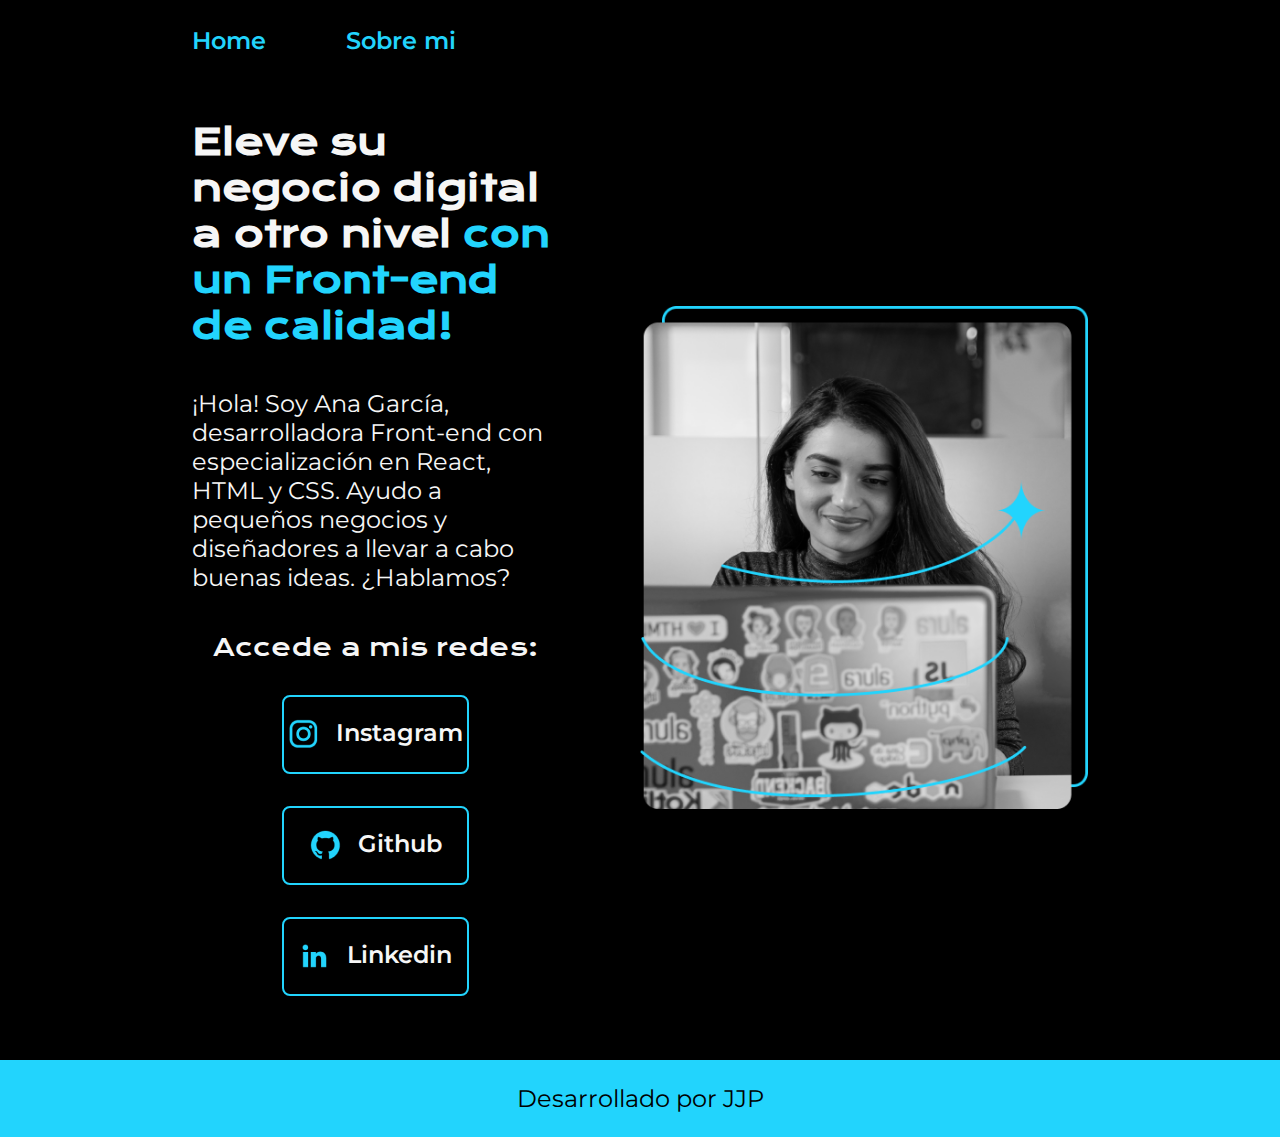
==== index.html @ 41fc7177 "Creando el proyecto" ====
<!DOCTYPE html>
<html lang="es">
<head>
    <meta charset="UTF-8">
    <meta name="viewport" content="width=device-width, initial-scale=1.0">
    <title>Portafolio</title>
    <link rel="stylesheet" href="./styles/style.css">
</head>
<body>
    <header class="header">
        <nav class="header__menu">
            <a class="header__menu__link" href="index.html">Home</a>
            <a class="header__menu__link" href="about.html">Sobre mi</a>
        </nav>
    </header>
    <main class="presentacion">
        <section class="presentacion__contenido">
            <h1 class="presentacion__contenido__titulo">
                Eleve su negocio digital a otro nivel 
                <strong class="titulo-destaque">con un Front-end de calidad!
                </strong>
            </h1>
            <p class="presentacion__contenido__texto">
                ¡Hola! Soy Ana García, desarrolladora Front-end con 
                especialización en React, HTML y CSS. Ayudo a pequeños negocios y 
                diseñadores a llevar a cabo buenas ideas. ¿Hablamos?
            </p>
            <div class="presentacion__enlaces" >
                <h2 class="presentacion__enlaces__subtitulo">Accede a mis redes:</h2>
                <a class="presentacion__enlaces__link" href="https://www.instagram.com/"><img src="./assets/instagram.png">Instagram</a>
                <a class="presentacion__enlaces__link" href="https://www.github.com"><img src="./assets/github.png">Github</a>
                <a class="presentacion__enlaces__link" href="https://www.linkedin.com"><img src="./assets/linkedin.png">Linkedin</a>
            </div>
        </section>
        <img class="presentacion__imagen" src="./assets/Imagem.png" alt="Imagen de Ana programando">
    </main>
    <footer class="footer">
        <p> Desarrollado por JJP</p>
    </footer>
</body>
</html>
---- styles/style.css ----
@import url('https://fonts.googleapis.com/css2?family=Krona+One&family=Montserrat:ital,wght@0,100..900;1,100..900&display=swap');

:root{
    --color-primario:#000000;
    --color-secundario:#F6F6F6;
    --color-terciario:#22D4FD;
    --color-hover: "#272727";

    --fuente-montserrat: 'Montserrat', sans-serif;
    --fuente-krona: 'Krona One', sans-serif;
}
*{
    padding: 0;
    margin: 0;
}

body {
    background-color:var(--color-primario);
    color: var(--color-secundario);
    box-sizing: border-box;
}

.header{
    padding: 2% 0% 0% 15%;
}

.header__menu{
    display: flex;
    gap: 80px;
}

.header__menu__link{
    font-family: var(--fuente-montserrat);
    font-size: 1.5rem;
    font-weight: 600;
    color: var(--color-terciario);
    text-decoration: none;
}
.presentacion{
    display: flex;
    align-items: center;
    padding: 5% 15%;
    justify-content: space-between;
    gap: 82px;
}

.presentacion__contenido{
    width: 50%;
    display: flex;
    flex-direction: column;
    gap: 40px;
}

.presentacion__contenido__titulo{
    font-size: 2.25rem;
    font-family: var(--fuente-krona);
}

.titulo-destaque{
    color: var(--color-terciario);
}

.presentacion__contenido__texto{
    font-size: 1.5rem;
    font-family: var(--fuente-montserrat);
}

.presentacion__enlaces{
    display: flex;
    justify-content: space-between;
    flex-direction: column;
    align-items: center;
    gap: 32px;
}

.presentacion__enlaces__subtitulo{
    font-family: var(--fuente-krona);
    font-size: 1.5rem;
    font-weight: 400;
}

.presentacion__enlaces__link{
    width: 50%;
    text-align: center;
    padding: 21.5px 0;
    border-radius: 8px;
    font-family: var(--fuente-montserrat);
    font-size: 1.5rem;
    font-weight: 600;
    text-decoration: none;
    color:var(--color-secundario);
    border: 2px solid var(--color-terciario);
    display: flex;
    justify-content: center;
    gap: 16px;
}

.presentacion__enlaces__link:hover{
    cursor: pointer;
    background-color: var(--color-hover);
    padding: 3%;
}

.presentacion__imagen{
    width: 50%;
}
.footer{
    background-color: var(--color-terciario);
    padding: 1.5rem;
    color: var(--color-primario);
    text-align: center;
    font-family: var(--fuente-montserrat);
    font-size: 1.5rem;
    font-weight: 400;
}

@media (max-width: 1200px){

    .header{
        padding: 10%;
    }

    .header__menu{
        justify-content: center;
    }
    .presentacion{
         flex-direction: column-reverse;
         padding: 5%;
    }

    .presentacion__contenido{
        width: auto;
        text-align: center;
    }
}
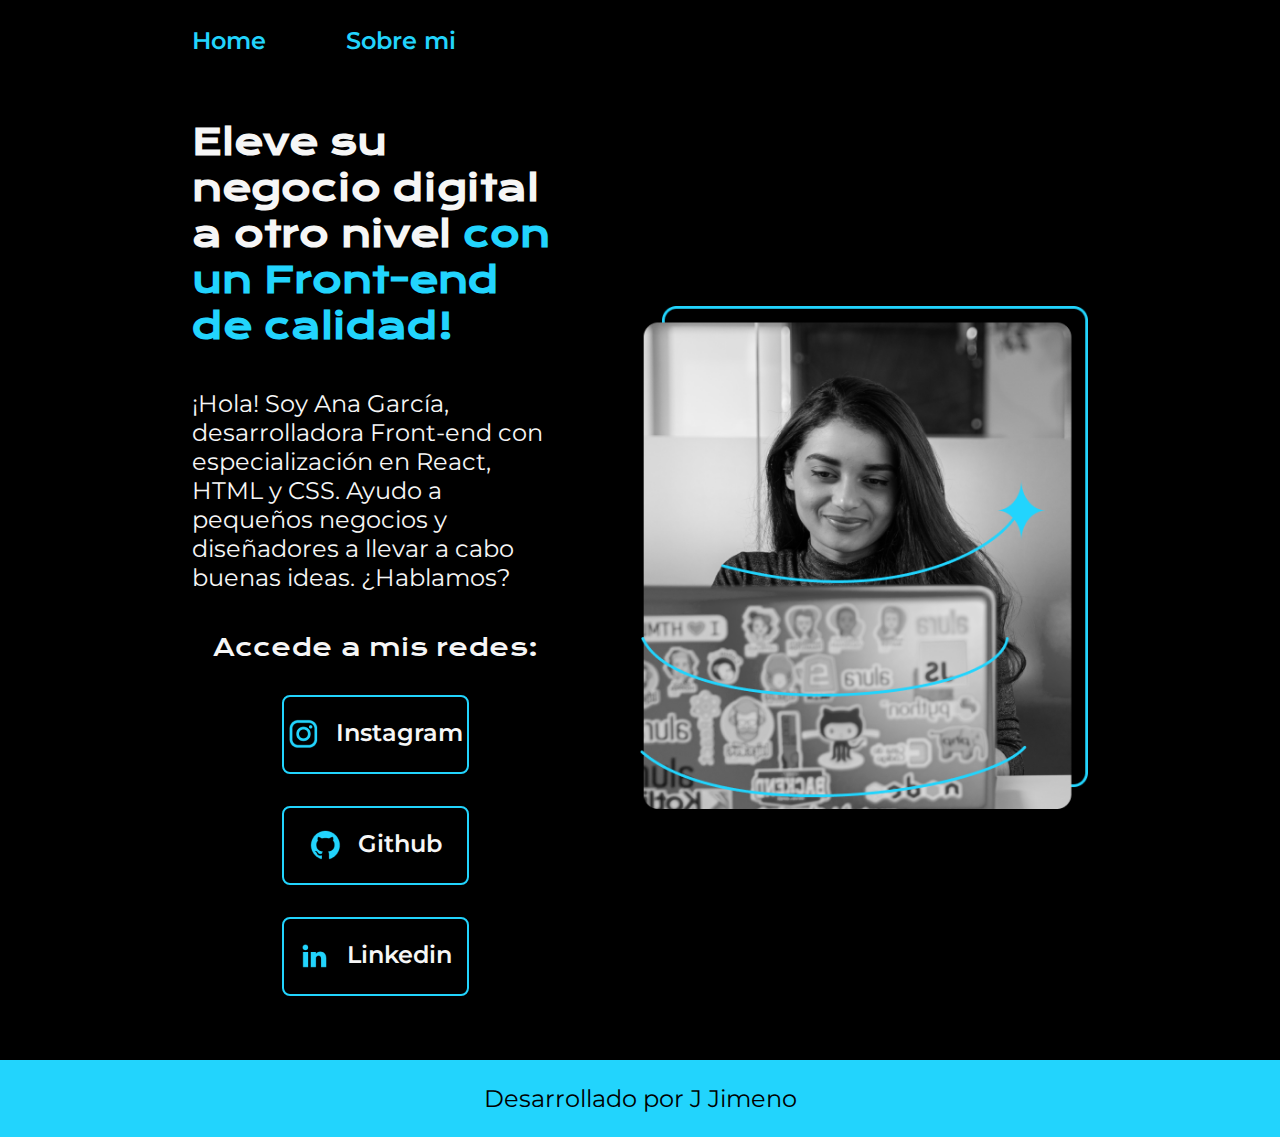
==== commit 2143b3ba: "Update index.html" ====
--- a/index.html
+++ b/index.html
@@ -35,7 +35,7 @@
         <img class="presentacion__imagen" src="./assets/Imagem.png" alt="Imagen de Ana programando">
     </main>
     <footer class="footer">
-        <p> Desarrollado por JJP</p>
+        <p> Desarrollado por J Jimeno</p>
     </footer>
 </body>
-</html>+</html>
